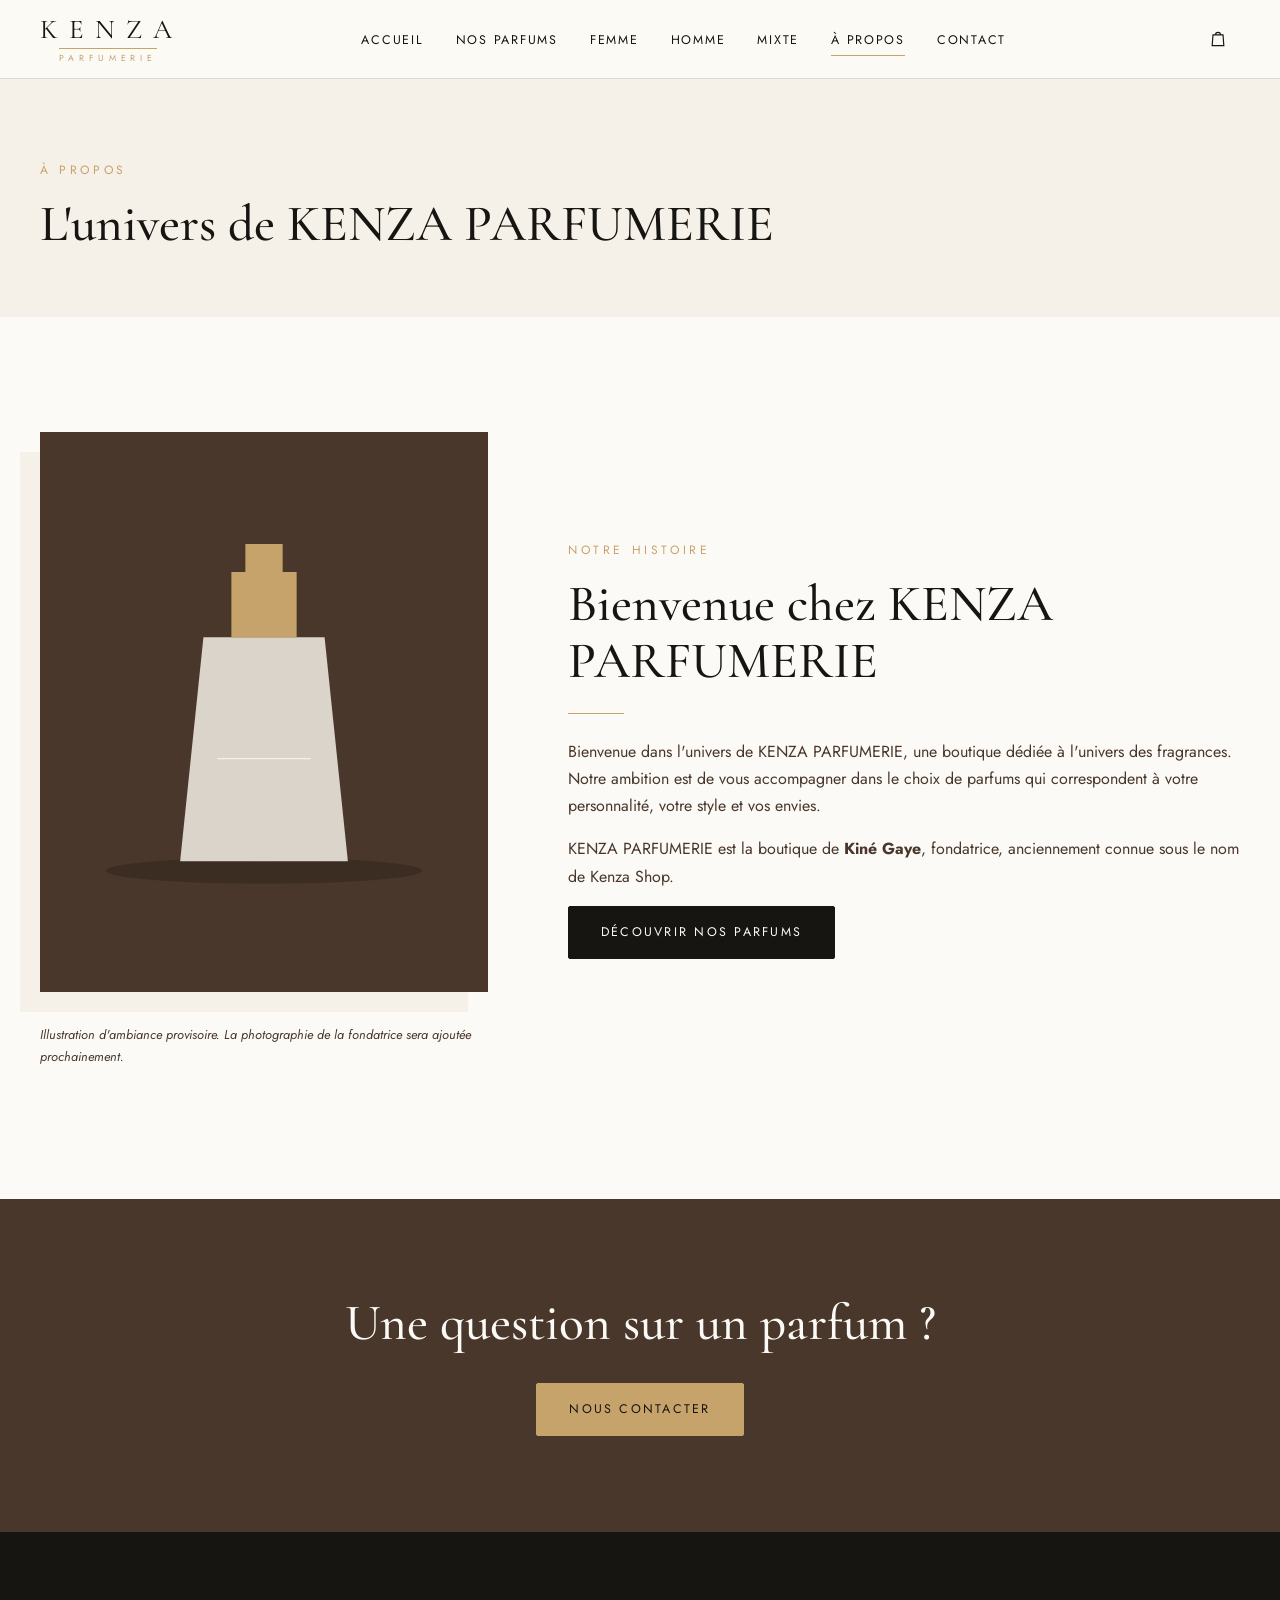
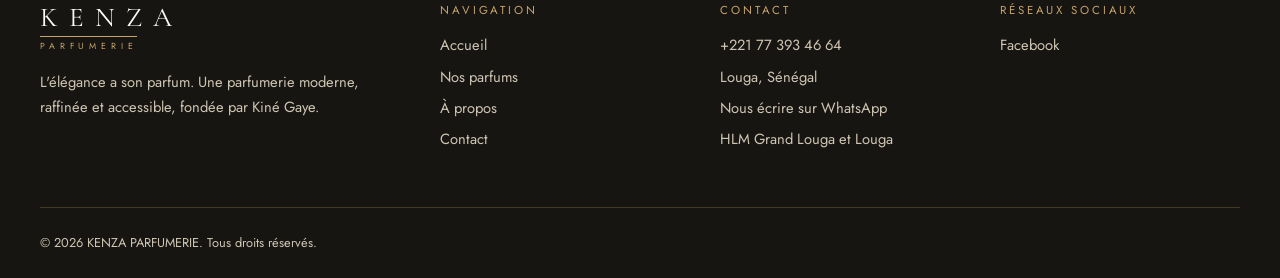
==== a-propos.html @ a29dc98f "Initialisation du site KENZA PARFUMERIE" ====
﻿<!DOCTYPE html>
<html lang="fr">
<head>
<meta charset="utf-8">
<meta name="viewport" content="width=device-width, initial-scale=1">
<title>À propos | KENZA PARFUMERIE</title>
<meta name="description" content="Découvrez KENZA PARFUMERIE et sa fondatrice Kiné Gaye : une boutique dédiée à l'univers des fragrances.">
<meta property="og:type" content="website">
<meta property="og:locale" content="fr_FR">
<meta property="og:site_name" content="KENZA PARFUMERIE">
<meta property="og:title" content="À propos | KENZA PARFUMERIE">
<meta property="og:description" content="Découvrez KENZA PARFUMERIE et sa fondatrice Kiné Gaye : une boutique dédiée à l'univers des fragrances.">
<meta property="og:image" content="assets/images/hero.svg">
<meta name="theme-color" content="#171511">
<link rel="icon" href="favicon.svg" type="image/svg+xml">
<link rel="preconnect" href="https://fonts.googleapis.com">
<link rel="preconnect" href="https://fonts.gstatic.com" crossorigin>
<link href="https://fonts.googleapis.com/css2?family=Cormorant+Garamond:ital,wght@0,400;0,500;1,400&family=Jost:wght@300;400;500&display=swap" rel="stylesheet">
<link rel="stylesheet" href="css/style.css">
<link rel="stylesheet" href="css/animations.css">
<link rel="stylesheet" href="css/responsive.css">
</head>
<body data-page="apropos" class="solid-header">
<a class="skip" href="#contenu">Aller au contenu</a>
<div id="site-header"></div>
<main id="contenu">
<section class="page-hero"><div class="container"><span class="eyebrow">À propos</span><h1 class="h2">L'univers de KENZA PARFUMERIE</h1></div></section>
<section class="section"><div class="container about">
  <div class="reveal"><img data-config-img src="assets/images/fondatrice.svg" alt="Illustration d'ambiance parfumerie (photographie de la fondatrice à venir)" width="500" height="600"><p class="note" style="margin-top:2rem">Illustration d'ambiance provisoire. La photographie de la fondatrice sera ajoutée prochainement.</p></div>
  <div class="reveal"><span class="eyebrow">Notre histoire</span><h2 class="h2">Bienvenue chez KENZA PARFUMERIE</h2><div class="rule"></div>
  <p>Bienvenue dans l'univers de KENZA PARFUMERIE, une boutique dédiée à l'univers des fragrances. Notre ambition est de vous accompagner dans le choix de parfums qui correspondent à votre personnalité, votre style et vos envies.</p>
  <p>KENZA PARFUMERIE est la boutique de <strong data-config="founder">Kiné Gaye</strong>, fondatrice, anciennement connue sous le nom de Kenza Shop.</p>
  <p><a class="btn btn--dark" href="produits.html">Découvrir nos parfums</a></p></div>
</div></section>
<section class="cta"><div class="container reveal"><h2 class="h2">Une question sur un parfum ?</h2><a class="btn btn--gold" href="contact.html">Nous contacter</a></div></section>
</main>
<div id="site-footer"></div>
<script src="js/config.js"></script>
<script src="js/products.js"></script>
<script src="js/cart.js"></script>
<script src="js/main.js"></script>

</body>
</html>
---- css/style.css ----
﻿:root{--noir:#171511;--or:#C6A36A;--creme:#F5F0E8;--blanc:#FCFAF6;--brun:#49372B;--serif:"Cormorant Garamond",Georgia,serif;--sans:"Jost",system-ui,sans-serif;--ease:cubic-bezier(.4,0,.2,1)}
*,*::before,*::after{box-sizing:border-box;margin:0;padding:0}
html{scroll-behavior:smooth}
body{font-family:var(--sans);background:var(--blanc);color:var(--noir);line-height:1.7;font-size:1rem;overflow-x:hidden;-webkit-font-smoothing:antialiased}
body.lock{overflow:hidden}
img{max-width:100%;height:auto;display:block}
a{color:inherit;text-decoration:none}
ul{list-style:none}
button{font:inherit;cursor:pointer;color:inherit;background:none;border:0}
:focus-visible{outline:2px solid var(--or);outline-offset:3px}
.container{width:min(1200px,100% - 3rem);margin-inline:auto}
.skip{position:absolute;left:-999px;top:0;background:var(--noir);color:#fff;padding:.5rem 1rem;z-index:200}.skip:focus{left:0}
h1,h2,h3{font-family:var(--serif);font-weight:500;line-height:1.1}
.h1{font-size:clamp(2.6rem,6vw,5rem)}.h2{font-size:clamp(2rem,4vw,3.2rem)}
.eyebrow{display:block;font-size:.75rem;letter-spacing:.3em;text-transform:uppercase;color:var(--or);margin-bottom:1rem}
.rule{width:56px;height:1px;background:var(--or);margin:1.5rem 0}
.section{padding:clamp(4rem,9vw,8rem) 0}.section--creme{background:var(--creme)}
.section__head{max-width:560px;margin-bottom:3rem}.section__head p{color:var(--brun)}
/* Boutons */
.btn{display:inline-flex;align-items:center;justify-content:center;gap:.6rem;padding:.95rem 2rem;font-size:.78rem;letter-spacing:.18em;text-transform:uppercase;border:1px solid var(--noir);border-radius:2px;transition:all .35s var(--ease);min-height:46px}
.btn svg,.icon-btn svg{width:20px;height:20px;fill:none;stroke:currentColor;stroke-width:1.4}
.btn--dark{background:var(--noir);color:var(--blanc)}.btn--dark:hover{background:var(--brun);border-color:var(--brun)}
.btn--gold{background:var(--or);border-color:var(--or);color:var(--noir)}.btn--gold:hover{background:var(--noir);color:var(--or);border-color:var(--noir)}
.btn--line{background:transparent}.btn--line:hover{background:var(--noir);color:var(--blanc)}
.btn--light{border-color:var(--blanc);color:var(--blanc)}.btn--light:hover{background:var(--blanc);color:var(--noir)}
.btn--sm{padding:.7rem 1rem;font-size:.7rem;flex:1}
.btn:disabled{opacity:.4;cursor:not-allowed}
.link-btn{font-size:.8rem;text-decoration:underline;text-underline-offset:3px;color:var(--brun)}
/* En-tête */
.site-header{position:fixed;inset:0 0 auto;z-index:100;transition:background .4s var(--ease),box-shadow .4s}
.site-header.scrolled,body.solid-header .site-header{background:rgba(252,250,246,.96);backdrop-filter:blur(8px);box-shadow:0 1px 0 rgba(23,21,17,.1)}
.header__in{display:flex;align-items:center;justify-content:space-between;height:78px;gap:1rem}
.logo{display:flex;flex-direction:column;align-items:center;line-height:1}
.logo__name{font-family:var(--serif);font-size:1.7rem;letter-spacing:.4em;margin-right:-.4em}
.logo__sub{font-size:.55rem;letter-spacing:.55em;margin-right:-.55em;color:var(--or);margin-top:.3rem;padding-top:.3rem;border-top:1px solid var(--or)}
.logo--light .logo__name{color:var(--blanc)}
.nav ul{display:flex;gap:2rem}
.nav a{font-size:.78rem;letter-spacing:.14em;text-transform:uppercase;position:relative;padding:.4rem 0}
.nav a::after{content:"";position:absolute;left:0;bottom:0;height:1px;width:0;background:var(--or);transition:width .35s var(--ease)}
.nav a:hover::after,.nav a[aria-current]::after{width:100%}
.header__actions{display:flex;align-items:center;gap:.5rem}
.icon-btn{position:relative;width:44px;height:44px;display:grid;place-items:center}
.cart-count{position:absolute;top:2px;right:0;min-width:18px;height:18px;border-radius:9px;background:var(--or);color:var(--noir);font-size:.65rem;display:grid;place-items:center;line-height:1}
.cart-count[hidden]{display:none}
.burger{display:none;width:44px;height:44px;position:relative}
.burger span{position:absolute;left:11px;right:11px;height:1.5px;background:var(--noir);transition:.3s var(--ease)}
.burger span:first-child{top:18px}.burger span:last-child{top:26px}
.burger.open span:first-child{top:22px;transform:rotate(45deg)}.burger.open span:last-child{top:22px;transform:rotate(-45deg)}
/* Hero */
.hero{position:relative;background:var(--noir);color:var(--blanc);min-height:100vh;display:flex;align-items:center;padding:7rem 0 4rem;overflow:hidden}
.hero .site-header{color:var(--blanc)}
.hero__grid{display:grid;grid-template-columns:1.1fr .9fr;gap:4rem;align-items:center}
.hero__txt p{max-width:30rem;color:#d9cfbf;margin:1.5rem 0 2.5rem}
.hero__btns{display:flex;gap:1rem;flex-wrap:wrap}
.hero__img{position:relative;aspect-ratio:5/6;max-height:80vh;justify-self:end;width:100%;max-width:480px}
.hero__img::before{content:"";position:absolute;inset:-18px 18px 18px -18px;border:1px solid var(--or)}
.hero__img img{position:relative;width:100%;height:100%;object-fit:cover}
.page-hero{padding:10rem 0 4rem;background:var(--creme)}.page-hero p{max-width:36rem;color:var(--brun);margin-top:1rem}
/* Catégories */
.cats{display:grid;grid-template-columns:repeat(3,1fr);gap:1.5rem}
.cat{position:relative;display:block;overflow:hidden;background:var(--noir);color:var(--blanc)}
.cat:nth-child(2){margin-top:3rem}
.cat img{aspect-ratio:4/5;object-fit:cover;width:100%;opacity:.85;transition:transform .8s var(--ease)}
.cat:hover img{transform:scale(1.04)}
.cat__body{position:absolute;inset:auto 0 0;padding:1.5rem;background:linear-gradient(transparent,rgba(23,21,17,.85))}
.cat__body h3{font-size:1.7rem}.cat__body p{font-size:.9rem;color:#e5dccd}
.cat__body span{display:inline-block;margin-top:.6rem;font-size:.72rem;letter-spacing:.2em;text-transform:uppercase;color:var(--or)}
/* Cartes */
.grid{display:grid;grid-template-columns:repeat(auto-fill,minmax(240px,1fr));gap:2.5rem 1.5rem}
.card{display:flex;flex-direction:column}
.card__img{position:relative;display:block;overflow:hidden;background:var(--creme)}
.card__img img{aspect-ratio:5/6;object-fit:cover;width:100%;transition:transform .7s var(--ease)}
.card:hover .card__img img{transform:scale(1.05)}
.badge{position:absolute;top:0;left:0;background:var(--noir);color:var(--or);font-size:.65rem;letter-spacing:.18em;text-transform:uppercase;padding:.4rem .8rem}
.badge--off{top:auto;bottom:0;background:var(--blanc);color:var(--brun)}
.card__body{padding-top:1rem;border-top:1px solid var(--or);margin-top:-1px}
.card__cat{font-size:.7rem;letter-spacing:.22em;text-transform:uppercase;color:var(--or)}
.card__name{font-size:1.5rem;margin:.2rem 0}.card__price{color:var(--brun);margin-bottom:1rem}
.card__actions{display:flex;gap:.5rem}
/* Éditorial */
.edito{display:grid;grid-template-columns:1fr 1fr;gap:5rem;align-items:center}
.edito__img img{aspect-ratio:4/5;object-fit:cover;width:100%;max-width:460px;box-shadow:24px 24px 0 var(--creme)}
.edito__txt p{margin-bottom:1rem;color:var(--brun);max-width:32rem}
.quote{font-family:var(--serif);font-style:italic;font-size:1.5rem;color:var(--brun)}
/* Avantages */
.perks{display:grid;grid-template-columns:repeat(4,1fr);gap:2rem}
.perk{padding-top:1.5rem;border-top:1px solid var(--or)}
.perk b{font-family:var(--serif);font-size:2rem;color:var(--or);font-weight:400}
.perk h3{font-size:1.4rem;margin:.5rem 0}.perk p{font-size:.92rem;color:var(--brun)}
/* CTA */
.cta{background:var(--brun);color:var(--blanc);text-align:center;padding:6rem 0}
.cta h2{margin-bottom:2rem}
/* Pied */
.site-footer{background:var(--noir);color:#cfc5b4;padding-top:4.5rem;font-size:.92rem}
.footer__grid{display:grid;grid-template-columns:1.5fr 1fr 1fr 1fr;gap:2.5rem;padding-bottom:3rem}
.footer__grid .logo{align-items:flex-start}
.footer__txt{margin-top:1.2rem;max-width:20rem}
.footer__h{font-family:var(--sans);font-size:.72rem;letter-spacing:.25em;text-transform:uppercase;color:var(--or);margin-bottom:1rem;font-weight:400}
.footer__grid li{margin-bottom:.4rem}.footer__grid a:hover{color:var(--or)}
.footer__bottom{border-top:1px solid rgba(198,163,106,.25);padding:1.5rem 0;font-size:.8rem}
/* Catalogue */
.tools{display:grid;grid-template-columns:2fr 1fr 1fr;gap:1rem;margin-bottom:1rem}
.field label{display:block;font-size:.7rem;letter-spacing:.18em;text-transform:uppercase;margin-bottom:.3rem;color:var(--brun)}
.field input,.field select,.field textarea{width:100%;padding:.8rem 1rem;font:inherit;border:1px solid #d6cbb8;background:var(--blanc);border-radius:2px;min-height:46px}
.count{margin:1.5rem 0 2rem;color:var(--brun);font-size:.9rem}
.empty{text-align:center;padding:4rem 1rem}.empty p{margin:1rem 0 1.5rem;color:var(--brun)}
.empty[hidden]{display:none}
/* Détail */
.detail{display:grid;grid-template-columns:1fr 1fr;gap:4rem;padding:9rem 0 5rem;align-items:start}
.detail__img img{width:100%;aspect-ratio:5/6;object-fit:cover}
.detail__price{font-size:1.5rem;color:var(--brun)}
.stock{margin:1rem 0;font-size:.85rem}.stock.ok{color:#4f6b3a}.stock.off{color:#8a3b2e}
.detail__buy{display:flex;align-items:center;gap:1rem;margin:1.5rem 0}
.detail__btns{display:flex;gap:1rem;flex-wrap:wrap}
.qty{display:inline-flex;align-items:center;border:1px solid #d6cbb8}
.qty button{width:34px;height:34px;font-size:1.1rem}.qty span{min-width:28px;text-align:center}
.qty--lg button{width:46px;height:46px}.qty--lg input{width:56px;height:46px;text-align:center;border:0;background:transparent;font:inherit;-moz-appearance:textfield}
.qty--lg input::-webkit-inner-spin-button{appearance:none}
/* À propos / contact */
.about{display:grid;grid-template-columns:.8fr 1.2fr;gap:5rem;align-items:center}
.about img{aspect-ratio:4/5;object-fit:cover;width:100%;box-shadow:-20px 20px 0 var(--creme)}
.about p{margin-bottom:1rem;color:var(--brun)}
.note{font-size:.8rem;color:#8c7a64;font-style:italic}
.contact{display:grid;grid-template-columns:1fr 1fr;gap:4rem}
.info li{padding:1rem 0;border-bottom:1px solid #e3d9c8;display:flex;justify-content:space-between;gap:1rem;flex-wrap:wrap}
.info b{font-weight:400;letter-spacing:.15em;text-transform:uppercase;font-size:.75rem;color:var(--or)}
.form .field{margin-bottom:1rem}.err{color:#8a3b2e;font-size:.82rem;min-height:1.2em}
/* Panier */
.overlay{position:fixed;inset:0;background:rgba(23,21,17,.55);z-index:150}.overlay[hidden]{display:none}
.drawer{position:fixed;top:0;right:0;height:100%;width:min(420px,100%);background:var(--blanc);z-index:160;display:flex;flex-direction:column;transform:translateX(100%);transition:transform .45s var(--ease);visibility:hidden}
.drawer.open{transform:none;visibility:visible}
.drawer__head{display:flex;justify-content:space-between;align-items:center;padding:1rem 1.5rem;border-bottom:1px solid var(--or)}
.drawer__head h2{font-size:1.7rem}
.drawer__body{flex:1;overflow-y:auto;padding:1rem 1.5rem}
.drawer__foot{padding:1.5rem;border-top:1px solid #e3d9c8;display:flex;flex-direction:column;gap:1rem;align-items:stretch;text-align:center}
.empty-note{text-align:center;color:var(--brun);padding:3rem 0}
.line{display:grid;grid-template-columns:64px 1fr auto;gap:1rem;padding:1rem 0;border-bottom:1px solid #eee4d3;align-items:start}
.line img{width:64px;height:77px;object-fit:cover}
.line__info{display:flex;flex-direction:column;gap:.2rem;font-size:.9rem}
.line__info a{font-family:var(--serif);font-size:1.2rem;line-height:1.2}.line__info .qty{align-self:flex-start;margin-top:.4rem}
.total{display:flex;justify-content:space-between;font-size:1.1rem}
.toast{position:fixed;left:50%;bottom:1.5rem;transform:translate(-50%,2rem);background:var(--noir);color:var(--blanc);padding:.9rem 1.5rem;font-size:.88rem;opacity:0;pointer-events:none;transition:.4s var(--ease);z-index:300;max-width:calc(100% - 2rem);text-align:center;border-left:3px solid var(--or)}
.toast.show{opacity:1;transform:translate(-50%,0)}
body.dark-top .site-header:not(.scrolled){color:var(--blanc)}body.dark-top .site-header:not(.scrolled) .logo__name{color:var(--blanc)}body.dark-top .site-header:not(.scrolled) .burger span{background:var(--blanc)}body.dark-top .nav.open a{color:var(--noir)}
---- css/animations.css ----
﻿/* Animations discrètes */
.reveal{opacity:0;transform:translateY(24px);transition:opacity .8s var(--ease),transform .8s var(--ease)}
.reveal.in{opacity:1;transform:none}
.hero__txt>*{animation:fade .9s var(--ease) both}
.hero__txt>*:nth-child(2){animation-delay:.1s}.hero__txt>*:nth-child(3){animation-delay:.2s}.hero__txt>*:nth-child(4){animation-delay:.3s}
.hero__img{animation:fade 1.2s .2s var(--ease) both}
@keyframes fade{from{opacity:0;transform:translateY(18px)}to{opacity:1;transform:none}}
@media (prefers-reduced-motion:reduce){*,*::before,*::after{animation:none!important;transition-duration:.01ms!important;scroll-behavior:auto!important}.reveal{opacity:1;transform:none}}
---- css/responsive.css ----
﻿@media (max-width:1024px){
  .perks{grid-template-columns:repeat(2,1fr)}
  .footer__grid{grid-template-columns:1fr 1fr}
  .nav ul{gap:1.1rem}
  .edito,.about{gap:3rem}
}
@media (max-width:860px){
  .burger{display:block}
  .nav{position:fixed;inset:78px 0 auto 0;background:var(--blanc);max-height:0;overflow:hidden;transition:max-height .45s var(--ease);box-shadow:0 10px 20px rgba(0,0,0,.08)}
  .nav.open{max-height:80vh}
  .nav ul{flex-direction:column;gap:0;padding:1rem 1.5rem 1.5rem}
  .nav li{border-bottom:1px solid #eee4d3}.nav a{display:block;padding:1rem 0;color:var(--noir)}
  .hero .site-header:not(.scrolled){color:var(--blanc)}
  .hero .site-header:not(.scrolled) .burger span{background:var(--blanc)}
  .hero__grid,.edito,.about,.contact,.detail{grid-template-columns:1fr;gap:2.5rem}
  .hero{min-height:auto;padding-top:7rem}
  .hero__img{justify-self:center;max-width:340px;margin-right:18px}
  .cats{grid-template-columns:1fr}.cat:nth-child(2){margin-top:0}
  .cat img{aspect-ratio:16/11}
  .tools{grid-template-columns:1fr}
  .detail{padding-top:7rem}
  .edito__img img,.about img{max-width:100%;box-shadow:12px 12px 0 var(--creme)}
}
@media (max-width:560px){
  .container{width:calc(100% - 2rem)}
  .perks,.footer__grid{grid-template-columns:1fr}
  .grid{grid-template-columns:repeat(2,1fr);gap:2rem .8rem}
  .card__name{font-size:1.2rem}
  .card__actions{flex-direction:column}
  .btn{width:100%}.hero__btns .btn,.detail__btns .btn{width:100%}
  .logo__name{font-size:1.4rem}
}
@media (min-width:1700px){.container{width:min(1400px,100% - 6rem)}html{font-size:18px}}
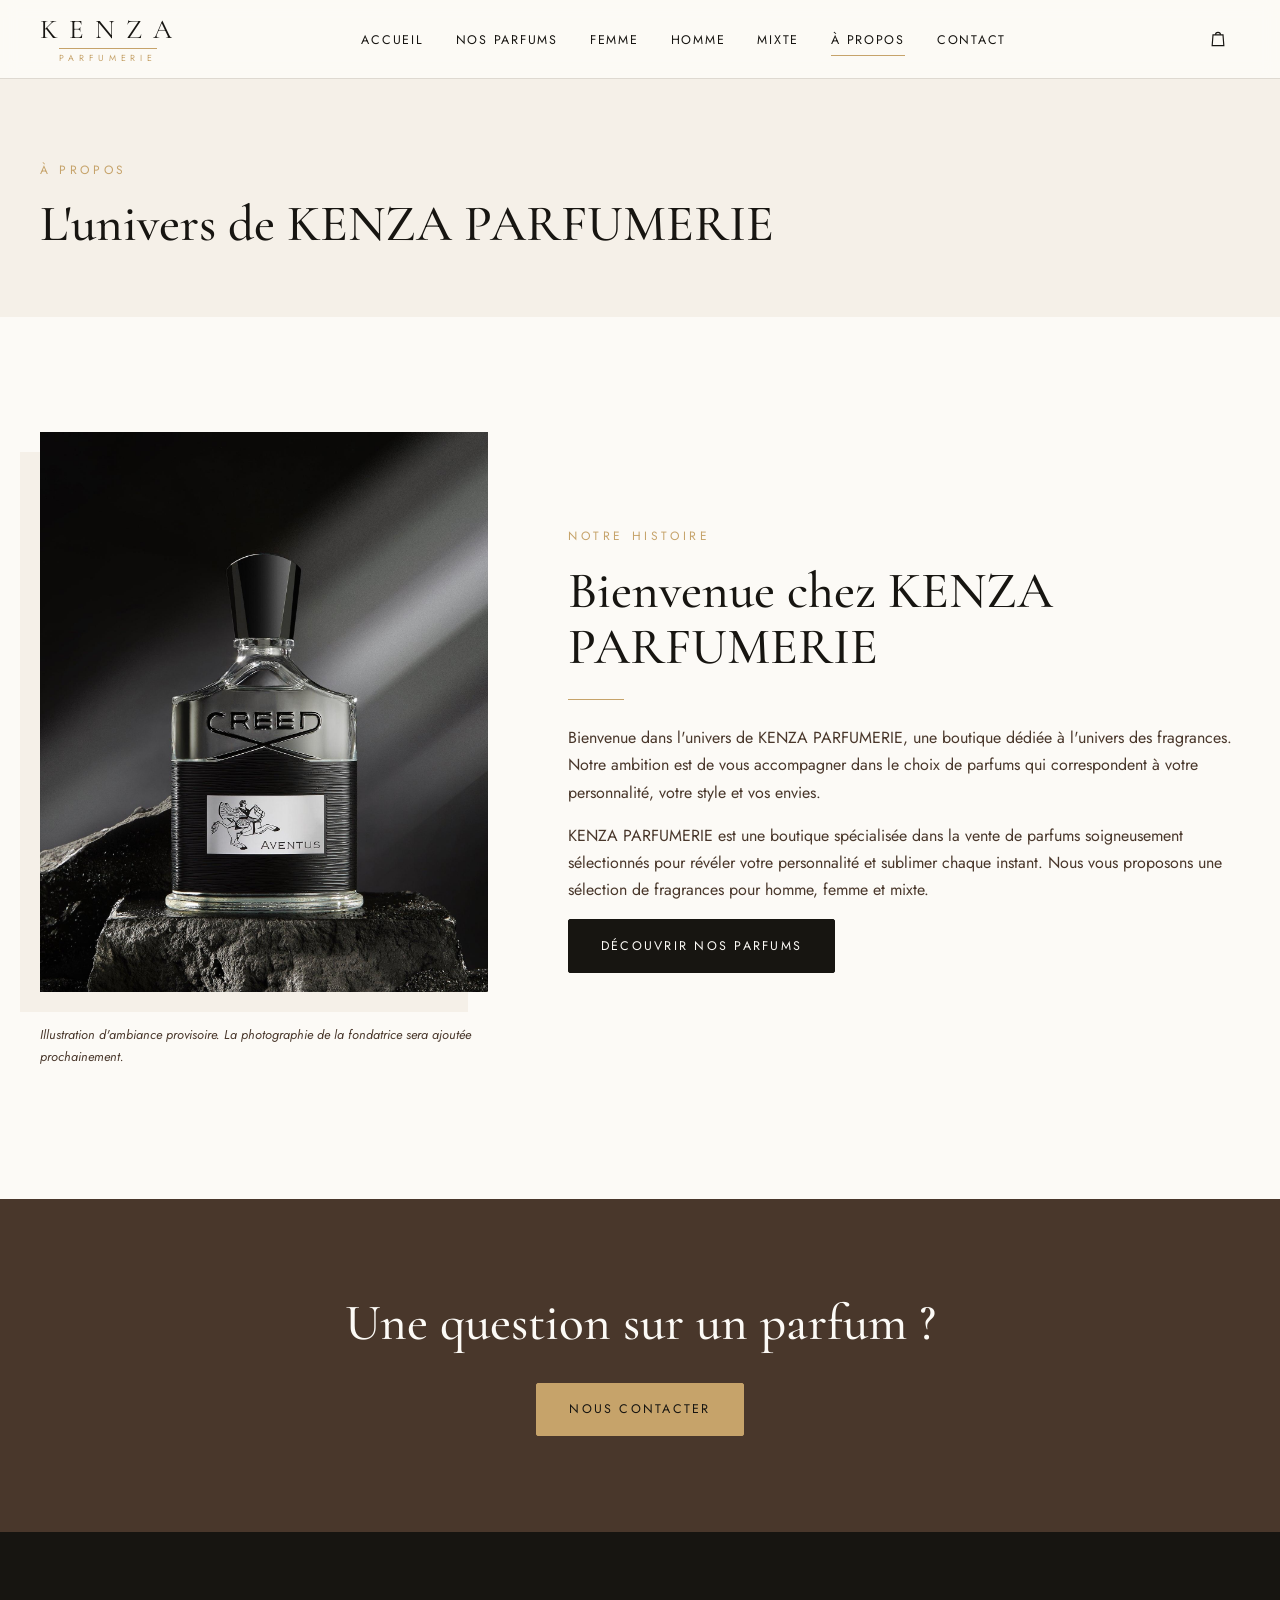
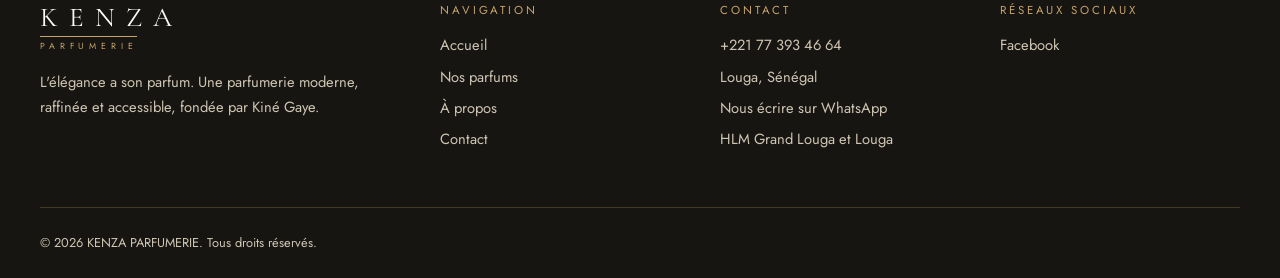
==== commit c6a5ff95: "ajouter des parfums" ====
--- a/a-propos.html
+++ b/a-propos.html
@@ -26,10 +26,11 @@
 <main id="contenu">
 <section class="page-hero"><div class="container"><span class="eyebrow">À propos</span><h1 class="h2">L'univers de KENZA PARFUMERIE</h1></div></section>
 <section class="section"><div class="container about">
-  <div class="reveal"><img data-config-img src="assets/images/fondatrice.svg" alt="Illustration d'ambiance parfumerie (photographie de la fondatrice à venir)" width="500" height="600"><p class="note" style="margin-top:2rem">Illustration d'ambiance provisoire. La photographie de la fondatrice sera ajoutée prochainement.</p></div>
+  <div class="reveal"><img data-config-img src="assets/images/Homme/Aventus.jpg" alt="Illustration d'ambiance parfumerie (photographie de la fondatrice à venir)" width="500" height="600"><p class="note" style="margin-top:2rem">Illustration d'ambiance provisoire. La photographie de la fondatrice sera ajoutée prochainement.</p></div>
   <div class="reveal"><span class="eyebrow">Notre histoire</span><h2 class="h2">Bienvenue chez KENZA PARFUMERIE</h2><div class="rule"></div>
   <p>Bienvenue dans l'univers de KENZA PARFUMERIE, une boutique dédiée à l'univers des fragrances. Notre ambition est de vous accompagner dans le choix de parfums qui correspondent à votre personnalité, votre style et vos envies.</p>
-  <p>KENZA PARFUMERIE est la boutique de <strong data-config="founder">Kiné Gaye</strong>, fondatrice, anciennement connue sous le nom de Kenza Shop.</p>
+  <p>KENZA PARFUMERIE est une boutique spécialisée dans la vente de parfums soigneusement sélectionnés pour révéler votre
+  personnalité et sublimer chaque instant. Nous vous proposons une sélection de fragrances pour homme, femme et mixte.</p>
   <p><a class="btn btn--dark" href="produits.html">Découvrir nos parfums</a></p></div>
 </div></section>
 <section class="cta"><div class="container reveal"><h2 class="h2">Une question sur un parfum ?</h2><a class="btn btn--gold" href="contact.html">Nous contacter</a></div></section>
